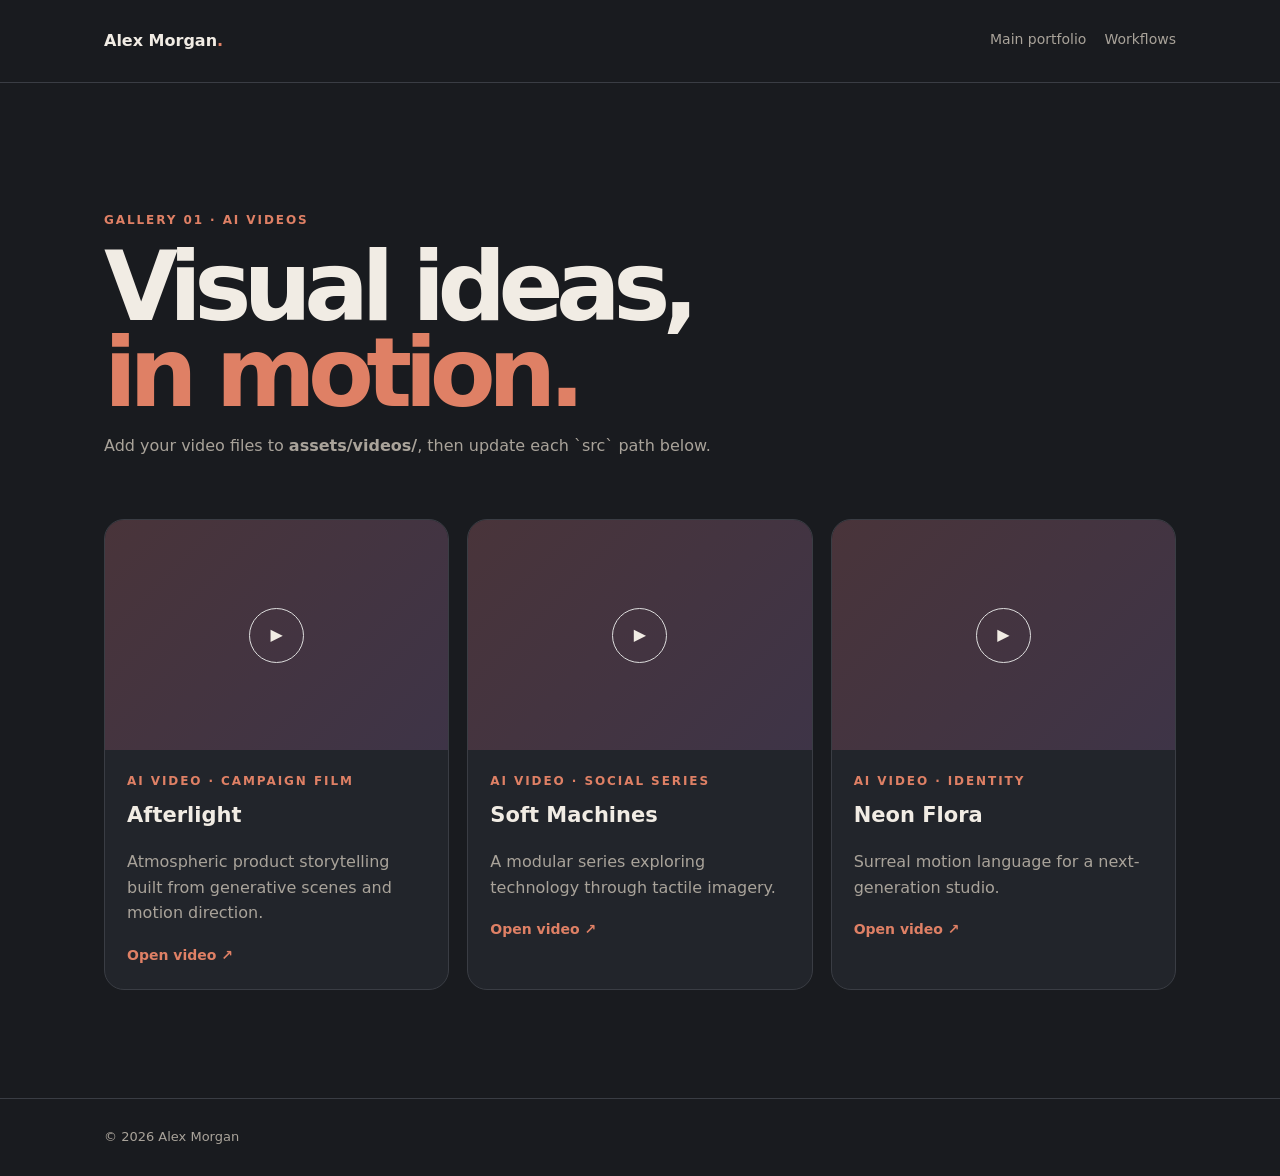
==== ai-videos.html @ 9886278c "Add files via upload" ====
<!doctype html><html lang="en"><head><meta charset="utf-8"><meta name="viewport" content="width=device-width,initial-scale=1"><title>AI Videos — Alex Morgan</title><style>:root{--bg:#191b1f;--s:#22252b;--t:#f1ece4;--m:#a9a39a;--line:#3a3d44;--a:#df8065}*{box-sizing:border-box}body{margin:0;background:var(--bg);color:var(--t);font:16px/1.6 system-ui,sans-serif}a{color:inherit;text-decoration:none}.wrap{max-width:1120px;margin:auto;padding:28px 24px}header{border-bottom:1px solid var(--line)}nav{display:flex;justify-content:space-between}.logo{font-weight:900}.logo b{color:var(--a)}.links{display:flex;gap:18px;color:var(--m);font-size:14px}.intro{padding:100px 0 45px}.eyebrow{color:var(--a);font-size:12px;letter-spacing:.16em;text-transform:uppercase;font-weight:800}.intro h1{font-size:clamp(3rem,8vw,6rem);line-height:.9;letter-spacing:-.08em;margin:14px 0}.intro p,.card p{color:var(--m)}.grid{display:grid;grid-template-columns:repeat(3,1fr);gap:18px}.card{background:var(--s);border:1px solid var(--line);border-radius:20px;overflow:hidden}.art{height:230px;display:grid;place-items:center;background:linear-gradient(135deg,#49343a,#3e3447)}.play{width:55px;height:55px;display:grid;place-items:center;border:1px solid #ddd;border-radius:50%}.card video{width:100%;height:230px;object-fit:cover}.body{padding:22px}.body h2{margin:8px 0;font-size:21px}.body a{color:var(--a);font-weight:700;font-size:14px}footer{border-top:1px solid var(--line);color:var(--m);font-size:13px;margin-top:80px}@media(max-width:700px){.grid{grid-template-columns:1fr}.links{gap:8px;font-size:12px}}</style></head><body><header><div class="wrap"><nav><a class="logo" href="index.html">Alex Morgan<b>.</b></a><div class="links"><a href="index.html">Main portfolio</a><a href="automation-workflows.html">Workflows</a></div></nav></div></header><main class="wrap"><div class="intro"><div class="eyebrow">Gallery 01 · AI videos</div><h1>Visual ideas,<br><span style="color:var(--a)">in motion.</span></h1><p>Add your video files to <b>assets/videos/</b>, then update each `src` path below.</p></div><div class="grid"><article class="card"><div class="art"><span class="play">▶</span></div><div class="body"><div class="eyebrow">AI video · campaign film</div><h2>Afterlight</h2><p>Atmospheric product storytelling built from generative scenes and motion direction.</p><a href="assets/videos/afterlight.mp4" target="_blank">Open video ↗</a></div></article><article class="card"><div class="art"><span class="play">▶</span></div><div class="body"><div class="eyebrow">AI video · social series</div><h2>Soft Machines</h2><p>A modular series exploring technology through tactile imagery.</p><a href="assets/videos/soft-machines.mp4" target="_blank">Open video ↗</a></div></article><article class="card"><div class="art"><span class="play">▶</span></div><div class="body"><div class="eyebrow">AI video · identity</div><h2>Neon Flora</h2><p>Surreal motion language for a next-generation studio.</p><a href="assets/videos/neon-flora.mp4" target="_blank">Open video ↗</a></div></article></div></main><footer><div class="wrap">© 2026 Alex Morgan</div></footer></body></html>
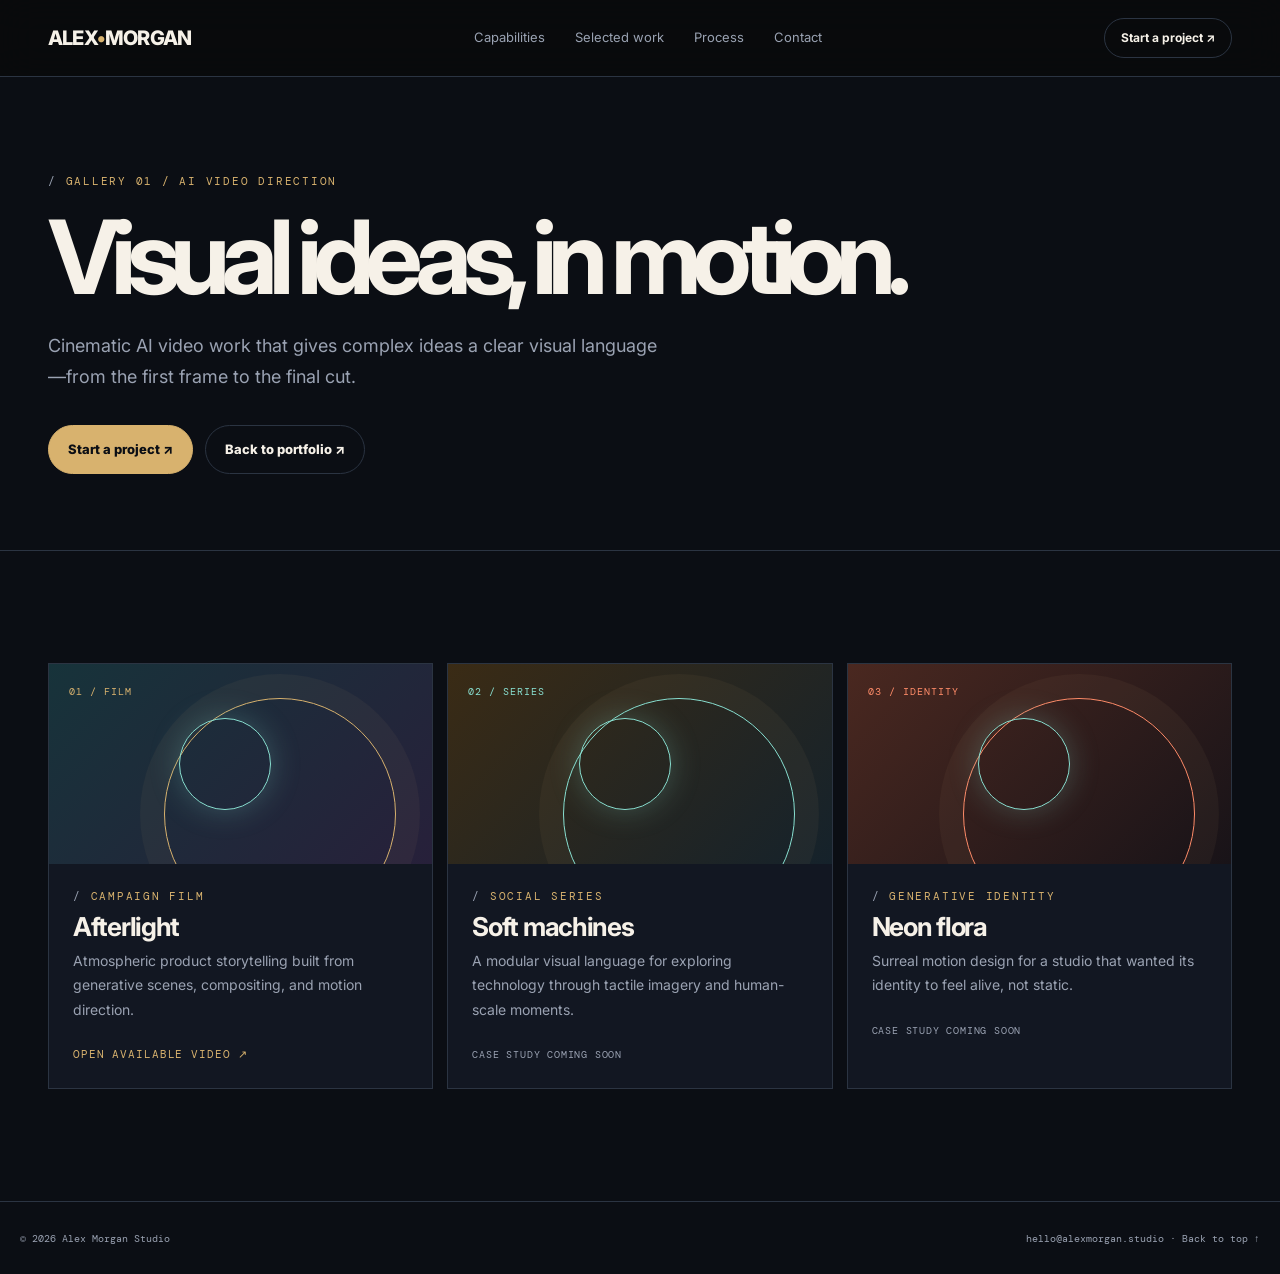
==== commit b617f566: "Standardize all portfolio pages and documentation" ====
--- a/ai-videos.html
+++ b/ai-videos.html
@@ -1 +1,19 @@
-<!doctype html><html lang="en"><head><meta charset="utf-8"><meta name="viewport" content="width=device-width,initial-scale=1"><title>AI Videos — Alex Morgan</title><style>:root{--bg:#191b1f;--s:#22252b;--t:#f1ece4;--m:#a9a39a;--line:#3a3d44;--a:#df8065}*{box-sizing:border-box}body{margin:0;background:var(--bg);color:var(--t);font:16px/1.6 system-ui,sans-serif}a{color:inherit;text-decoration:none}.wrap{max-width:1120px;margin:auto;padding:28px 24px}header{border-bottom:1px solid var(--line)}nav{display:flex;justify-content:space-between}.logo{font-weight:900}.logo b{color:var(--a)}.links{display:flex;gap:18px;color:var(--m);font-size:14px}.intro{padding:100px 0 45px}.eyebrow{color:var(--a);font-size:12px;letter-spacing:.16em;text-transform:uppercase;font-weight:800}.intro h1{font-size:clamp(3rem,8vw,6rem);line-height:.9;letter-spacing:-.08em;margin:14px 0}.intro p,.card p{color:var(--m)}.grid{display:grid;grid-template-columns:repeat(3,1fr);gap:18px}.card{background:var(--s);border:1px solid var(--line);border-radius:20px;overflow:hidden}.art{height:230px;display:grid;place-items:center;background:linear-gradient(135deg,#49343a,#3e3447)}.play{width:55px;height:55px;display:grid;place-items:center;border:1px solid #ddd;border-radius:50%}.card video{width:100%;height:230px;object-fit:cover}.body{padding:22px}.body h2{margin:8px 0;font-size:21px}.body a{color:var(--a);font-weight:700;font-size:14px}footer{border-top:1px solid var(--line);color:var(--m);font-size:13px;margin-top:80px}@media(max-width:700px){.grid{grid-template-columns:1fr}.links{gap:8px;font-size:12px}}</style></head><body><header><div class="wrap"><nav><a class="logo" href="index.html">Alex Morgan<b>.</b></a><div class="links"><a href="index.html">Main portfolio</a><a href="automation-workflows.html">Workflows</a></div></nav></div></header><main class="wrap"><div class="intro"><div class="eyebrow">Gallery 01 · AI videos</div><h1>Visual ideas,<br><span style="color:var(--a)">in motion.</span></h1><p>Add your video files to <b>assets/videos/</b>, then update each `src` path below.</p></div><div class="grid"><article class="card"><div class="art"><span class="play">▶</span></div><div class="body"><div class="eyebrow">AI video · campaign film</div><h2>Afterlight</h2><p>Atmospheric product storytelling built from generative scenes and motion direction.</p><a href="assets/videos/afterlight.mp4" target="_blank">Open video ↗</a></div></article><article class="card"><div class="art"><span class="play">▶</span></div><div class="body"><div class="eyebrow">AI video · social series</div><h2>Soft Machines</h2><p>A modular series exploring technology through tactile imagery.</p><a href="assets/videos/soft-machines.mp4" target="_blank">Open video ↗</a></div></article><article class="card"><div class="art"><span class="play">▶</span></div><div class="body"><div class="eyebrow">AI video · identity</div><h2>Neon Flora</h2><p>Surreal motion language for a next-generation studio.</p><a href="assets/videos/neon-flora.mp4" target="_blank">Open video ↗</a></div></article></div></main><footer><div class="wrap">© 2026 Alex Morgan</div></footer></body></html>
+<!doctype html>
+<html lang="en"><head>
+<meta charset="utf-8"><meta name="viewport" content="width=device-width,initial-scale=1">
+<meta name="description" content="Explore AI video direction, generative storytelling, and launch-ready visual systems by Alex Morgan."><meta name="theme-color" content="#0b0e14">
+<title>AI Video Direction | Alex Morgan</title>
+<link rel="preconnect" href="https://fonts.googleapis.com"><link rel="preconnect" href="https://fonts.gstatic.com" crossorigin>
+<link href="https://fonts.googleapis.com/css2?family=DM+Mono:wght@400;500&family=Inter:wght@400;500;600;700;800&display=swap" rel="stylesheet">
+<link rel="stylesheet" href="app.css"><script src="app.js" defer></script>
+</head><body><header class="site-header"><div class="wrap nav">
+      <a class="brand" href="index.html">ALEX<span>•</span>MORGAN</a>
+      <nav class="nav-links" aria-label="Primary navigation">
+        <a href="index.html#services">Capabilities</a><a href="index.html#work">Selected work</a><a href="index.html#process">Process</a><a href="index.html#contact">Contact</a>
+      </nav>
+      <a class="nav-cta" href="index.html#contact">Start a project ↗</a>
+      <button class="menu-toggle" aria-label="Toggle menu" aria-expanded="false">☰</button>
+    </div></header>
+<main id="main-content"><section class="section page-hero"><div class="wrap reveal"><div class="kicker">Gallery 01 / AI video direction</div><h1>Visual ideas, in motion.</h1><p class="page-lede">Cinematic AI video work that gives complex ideas a clear visual language—from the first frame to the final cut.</p><div class="actions"><a class="button primary" href="index.html#contact">Start a project ↗</a><a class="button ghost" href="index.html">Back to portfolio ↗</a></div></div></section>
+<section class="section"><div class="wrap"><div class="story-grid"><article class="story-card reveal"><div class="story-art video-art"><span>01 / FILM</span></div><div class="story-copy"><div class="kicker">Campaign film</div><h2>Afterlight</h2><p>Atmospheric product storytelling built from generative scenes, compositing, and motion direction.</p><a href="assets/videos/my-ai-video.mp4" target="_blank" rel="noopener">Open available video ↗</a></div></article><article class="story-card reveal"><div class="story-art video-art alt"><span>02 / SERIES</span></div><div class="story-copy"><div class="kicker">Social series</div><h2>Soft machines</h2><p>A modular visual language for exploring technology through tactile imagery and human-scale moments.</p><span class="story-muted">Case study coming soon</span></div></article><article class="story-card reveal"><div class="story-art video-art warm"><span>03 / IDENTITY</span></div><div class="story-copy"><div class="kicker">Generative identity</div><h2>Neon flora</h2><p>Surreal motion design for a studio that wanted its identity to feel alive, not static.</p><span class="story-muted">Case study coming soon</span></div></article></div></div></section></main><footer><div class="wrap footer"><span>© 2026 Alex Morgan Studio</span><span><a href="mailto:hello@alexmorgan.studio">hello@alexmorgan.studio</a> · <a href="index.html">Back to top ↑</a></span></div></footer>
+</body></html>
--- a/app.css
+++ b/app.css
@@ -0,0 +1,22 @@
+:root{
+  --bg:#0b0e14;--surface:#121722;--surface-2:#1b2230;--text:#f6f1e8;--muted:#9aa2b2;--line:#2b3442;--lime:#d8b26e;--cyan:#89e0d1;--orange:#ff8c69;--max:1240px;--ease:cubic-bezier(.23,1,.32,1)
+}
+*{box-sizing:border-box}html{scroll-behavior:smooth}body{margin:0;background:var(--bg);color:var(--text);font-family:Inter,ui-sans-serif,system-ui,-apple-system,sans-serif;line-height:1.5}body:before{content:"";position:fixed;inset:0;pointer-events:none;opacity:.08;background-image:linear-gradient(rgba(255,255,255,.04) 1px,transparent 1px),linear-gradient(90deg,rgba(255,255,255,.04) 1px,transparent 1px);background-size:48px 48px;mask-image:linear-gradient(to bottom,black,transparent 72%);z-index:-1}a{color:inherit;text-decoration:none}button,input,textarea,select{font:inherit}button{cursor:pointer}.wrap{max-width:var(--max);margin:0 auto;padding:0 28px}.site-header{border-bottom:1px solid var(--line);position:sticky;top:0;z-index:20;background:rgba(9,10,12,.82);backdrop-filter:blur(18px)}.nav{height:76px;display:flex;align-items:center;justify-content:space-between}.brand{font-weight:800;letter-spacing:-.04em;font-size:20px}.brand span{color:var(--lime)}.nav-links{display:flex;gap:30px;color:var(--muted);font-size:13px}.nav-links a{transition:color .18s ease}.nav-links a:hover{color:var(--lime)}.nav-cta{border:1px solid var(--line);border-radius:100px;padding:10px 16px;font-size:12px;font-weight:700;transition:all .18s ease}.nav-cta:hover{border-color:var(--lime);color:var(--lime)}.menu-toggle{display:none;background:none;border:0;color:var(--text);font-size:22px}
+.hero{padding:106px 0 84px;min-height:690px;display:grid;grid-template-columns:1.15fr .85fr;gap:50px;align-items:center}.kicker{font-family:"DM Mono",monospace;color:var(--lime);font-size:11px;letter-spacing:.16em;text-transform:uppercase}.kicker:before{content:"/ ";color:var(--muted)}h1,h2,h3,p{margin-top:0}.hero h1{font-size:clamp(4.2rem,9.2vw,8.8rem);line-height:.84;letter-spacing:-.095em;max-width:820px;margin:22px 0 30px}.hero h1 em{font-style:normal;color:var(--lime)}.hero-copy{max-width:535px;color:var(--muted);font-size:17px;line-height:1.7}.actions{display:flex;flex-wrap:wrap;gap:12px;margin-top:32px}.button{display:inline-flex;align-items:center;gap:10px;padding:14px 19px;border:1px solid var(--line);border-radius:999px;font-size:13px;font-weight:800;transition:transform .16s var(--ease),background .16s ease,border-color .16s ease}.button:active{transform:scale(.97)}.button.primary{background:var(--lime);color:#0b0e14;border-color:var(--lime)}.button.primary:hover{background:#e2ff72}.button.ghost:hover{border-color:var(--cyan);color:var(--cyan)}.hero-art{position:relative;min-height:420px;border:1px solid var(--line);background:linear-gradient(135deg,#10171a,#14101c);overflow:hidden}.hero-art:before{content:"";position:absolute;width:480px;height:480px;border:1px solid rgba(137,224,209,.5);border-radius:50%;left:-100px;top:20px;box-shadow:0 0 0 42px rgba(137,224,209,.035),0 0 0 84px rgba(137,224,209,.03)}.hero-art:after{content:"";position:absolute;width:280px;height:280px;background:radial-gradient(circle,var(--lime) 0 2px,transparent 3px);background-size:20px 20px;right:-70px;bottom:-50px;opacity:.45;transform:rotate(18deg)}.art-label{position:absolute;top:24px;left:24px;font-family:"DM Mono",monospace;font-size:10px;color:var(--muted);letter-spacing:.08em}.orb{position:absolute;width:180px;height:180px;border-radius:50%;background:radial-gradient(circle at 32% 28%,#fff2cf 0 3%,var(--lime) 4% 13%,#715b2e 36%,#16130c 69%,transparent 70%);top:100px;left:126px;filter:drop-shadow(0 0 36px rgba(216,178,110,.22))}.art-line{position:absolute;height:1px;background:var(--cyan);width:70%;top:64%;left:15%;transform:rotate(-19deg);box-shadow:0 0 16px var(--cyan)}.art-meta{position:absolute;bottom:22px;left:24px;right:24px;display:flex;justify-content:space-between;font-family:"DM Mono",monospace;color:var(--muted);font-size:10px}.status{color:var(--lime)}
+.ticker{border-top:1px solid var(--line);border-bottom:1px solid var(--line);overflow:hidden;color:var(--muted);font-family:"DM Mono",monospace;font-size:11px;letter-spacing:.1em;text-transform:uppercase;white-space:nowrap}.ticker-track{display:inline-block;padding:17px 0;animation:marquee 28s linear infinite}.ticker b{color:var(--lime);font-weight:400;margin:0 28px}@keyframes marquee{to{transform:translateX(-50%)}}
+.section{padding:112px 0;border-bottom:1px solid var(--line)}.section-head{display:flex;justify-content:space-between;gap:30px;align-items:end;margin-bottom:48px}.section h2{font-size:clamp(2.7rem,5vw,5rem);line-height:.94;letter-spacing:-.075em;margin:15px 0 0;max-width:700px}.section-intro{max-width:360px;color:var(--muted);font-size:14px}.services-grid{display:grid;grid-template-columns:repeat(3,1fr);gap:14px}.service-card{border:1px solid var(--line);background:var(--surface);padding:25px;min-height:310px;display:flex;flex-direction:column;justify-content:space-between;transition:transform .25s var(--ease),border-color .25s ease,background .25s ease}.service-card:hover{transform:translateY(-5px);border-color:var(--lime);background:var(--surface-2)}.service-card:nth-child(2):hover{border-color:var(--cyan)}.service-card:nth-child(3):hover{border-color:var(--orange)}.service-index{font-family:"DM Mono",monospace;font-size:11px;color:var(--muted)}.service-card h3{font-size:25px;letter-spacing:-.045em;margin:50px 0 12px}.service-card p{font-size:14px;color:var(--muted);line-height:1.7;margin:0}.service-foot{display:flex;justify-content:space-between;align-items:end;margin-top:30px;font-family:"DM Mono",monospace;font-size:10px;color:var(--lime);text-transform:uppercase;letter-spacing:.08em}.service-card:nth-child(2) .service-foot{color:var(--cyan)}.service-card:nth-child(3) .service-foot{color:var(--orange)}
+.work-grid{display:grid;grid-template-columns:repeat(12,1fr);gap:14px}.work-card{grid-column:span 7;min-height:390px;background:var(--surface);border:1px solid var(--line);position:relative;overflow:hidden}.work-card:nth-child(2){grid-column:span 5}.work-card:nth-child(3){grid-column:span 5;min-height:280px}.work-card:nth-child(4){grid-column:span 7;min-height:280px}.work-visual{position:absolute;inset:0;background:linear-gradient(135deg,#17333a,#27203a);transition:transform .5s var(--ease)}.work-card:hover .work-visual{transform:scale(1.04)}.work-card:nth-child(2) .work-visual{background:linear-gradient(135deg,#3a2b15,#15222b)}.work-card:nth-child(3) .work-visual{background:linear-gradient(135deg,#4a2820,#181318)}.work-card:nth-child(4) .work-visual{background:linear-gradient(135deg,#17333a,#161a20)}.visual-shape{position:absolute;width:240px;height:240px;border-radius:50%;border:1px solid rgba(137,224,209,.8);top:26%;left:35%;box-shadow:0 0 0 30px rgba(137,224,209,.04),0 0 70px rgba(137,224,209,.18)}.visual-shape:after{content:"";position:absolute;inset:35px;border-radius:50%;border:1px solid rgba(216,178,110,.8);border-left-color:transparent;transform:rotate(45deg)}.work-card:nth-child(2) .visual-shape{border-color:var(--lime);box-shadow:0 0 0 30px rgba(216,178,110,.05),0 0 70px rgba(216,178,110,.16)}.work-card:nth-child(3) .visual-shape{width:180px;height:180px;border-radius:0;transform:rotate(45deg);border-color:var(--orange)}.work-card:nth-child(4) .visual-shape{width:300px;height:80px;border-radius:0;transform:rotate(-15deg);border-color:var(--cyan);box-shadow:0 0 30px rgba(137,224,209,.16)}.work-overlay{position:absolute;inset:0;background:linear-gradient(transparent 35%,rgba(0,0,0,.88));padding:24px;display:flex;flex-direction:column;justify-content:end}.work-type{font-family:"DM Mono",monospace;color:var(--lime);font-size:10px;letter-spacing:.12em;text-transform:uppercase}.work-card:nth-child(2) .work-type{color:var(--cyan)}.work-card:nth-child(3) .work-type{color:var(--orange)}.work-title{font-size:26px;letter-spacing:-.05em;margin:8px 0 3px}.work-desc{color:#d0d2d1;font-size:13px;margin:0;max-width:400px}
+.process{display:grid;grid-template-columns:.8fr 1.2fr;gap:80px}.process-list{border-top:1px solid var(--line)}.process-step{display:grid;grid-template-columns:60px 1fr 24px;gap:18px;padding:24px 0;border-bottom:1px solid var(--line);align-items:start;transition:color .18s ease}.process-step:hover{color:var(--lime)}.step-num{font-family:"DM Mono",monospace;font-size:11px;color:var(--muted)}.process-step h3{font-size:20px;letter-spacing:-.03em;margin:0 0 5px}.process-step p{color:var(--muted);font-size:13px;margin:0;max-width:450px}.step-arrow{color:var(--muted)}
+.quote-section{display:grid;grid-template-columns:1fr 1fr;gap:60px;align-items:center}.quote{font-size:clamp(2rem,4.4vw,4.4rem);line-height:1.04;letter-spacing:-.07em;margin:0}.quote em{color:var(--lime);font-style:normal}.quote-by{color:var(--muted);font-family:"DM Mono",monospace;font-size:11px;margin-top:24px}.contact{display:grid;grid-template-columns:.8fr 1.2fr;gap:80px}.contact h2{max-width:500px}.contact-copy{color:var(--muted);max-width:360px;font-size:14px}.contact-form{display:grid;grid-template-columns:1fr 1fr;gap:14px}.field{display:grid;gap:8px}.field.full{grid-column:1/-1}.field label{font-family:"DM Mono",monospace;font-size:10px;text-transform:uppercase;letter-spacing:.12em;color:var(--muted)}.field input,.field textarea,.field select{width:100%;background:transparent;color:var(--text);border:0;border-bottom:1px solid var(--line);padding:12px 0;border-radius:0;outline:none}.field input:focus,.field textarea:focus,.field select:focus{border-color:var(--lime)}.field textarea{resize:vertical;min-height:100px}.field select{background:var(--bg)}.form-note{grid-column:1/-1;color:var(--muted);font-size:11px;margin:0}.form-status{grid-column:1/-1;font-size:13px;color:var(--lime);min-height:20px}.footer{padding:28px 0;color:var(--muted);font-family:"DM Mono",monospace;font-size:10px;display:flex;justify-content:space-between;gap:20px}.footer a:hover{color:var(--lime)}.reveal{opacity:0;transform:translateY(20px);transition:opacity .65s var(--ease),transform .65s var(--ease)}.reveal.visible{opacity:1;transform:none}@media(max-width:850px){.hero{grid-template-columns:1fr;padding-top:78px}.hero-art{min-height:330px}.services-grid{grid-template-columns:1fr 1fr}.service-card:last-child{grid-column:1/-1}.process,.contact,.quote-section{grid-template-columns:1fr;gap:42px}.work-card,.work-card:nth-child(2),.work-card:nth-child(3),.work-card:nth-child(4){grid-column:span 12;min-height:330px}}@media(max-width:620px){.wrap{padding:0 18px}.nav{height:66px}.nav-links,.nav-cta{display:none}.menu-toggle{display:block}.nav.mobile-open .nav-links{display:flex;position:absolute;left:0;right:0;top:66px;padding:20px 18px;background:var(--surface);border-bottom:1px solid var(--line);flex-direction:column;gap:16px}.hero{padding:66px 0 60px;min-height:0}.hero h1{font-size:clamp(3.6rem,19vw,6rem)}.hero-copy{font-size:15px}.section{padding:75px 0}.section-head{display:block}.section-intro{margin-top:22px}.services-grid{grid-template-columns:1fr}.service-card:last-child{grid-column:auto}.service-card{min-height:260px}.contact-form{grid-template-columns:1fr}.field.full,.form-note,.form-status{grid-column:auto}.footer{display:block}.footer span{display:block;margin-top:8px}.ticker-track{animation-duration:20s}}
+@media(prefers-reduced-motion:reduce){html{scroll-behavior:auto}.ticker-track{animation:none}.reveal{opacity:1;transform:none;transition:none}.work-visual,.service-card{transition:none}}
+
+.button.ghost.active{border-color:var(--lime);color:var(--lime)}
+
+/* Premium spacing, rendering, and focus refinements */
+.section{content-visibility:auto;contain-intrinsic-size:720px}
+.contact h2{margin-bottom:0}
+.contact-copy{margin-top:28px;line-height:1.85}
+.button:focus-visible,.nav-links a:focus-visible,.nav-cta:focus-visible,.field input:focus-visible,.field textarea:focus-visible,.field select:focus-visible{outline:2px solid var(--lime);outline-offset:4px}
+@media(max-width:620px){.contact-copy{margin-top:22px;line-height:1.75}.section{contain-intrinsic-size:620px}}
+
+.page-hero{padding:96px 0 76px}.page-hero h1{font-size:clamp(3.5rem,8vw,7.5rem);line-height:.88;letter-spacing:-.09em;max-width:900px;margin:22px 0 28px}.page-lede{max-width:620px;color:var(--muted);font-size:18px;line-height:1.75}.story-grid{display:grid;grid-template-columns:repeat(3,1fr);gap:14px}.compact-grid{grid-template-columns:repeat(3,1fr)}.story-card{border:1px solid var(--line);background:var(--surface);min-height:360px;display:flex;flex-direction:column;transition:transform .25s var(--ease),border-color .25s ease,background .25s ease}.story-card:hover{transform:translateY(-5px);border-color:var(--lime);background:var(--surface-2)}.story-art{height:200px;position:relative;overflow:hidden;background:linear-gradient(135deg,#17333a,#27203a);padding:20px;color:var(--lime);font-family:"DM Mono",monospace;font-size:10px;letter-spacing:.1em}.story-art:before{content:"";position:absolute;width:230px;height:230px;border:1px solid currentColor;border-radius:50%;top:34px;left:30%;box-shadow:0 0 0 24px rgba(216,178,110,.05)}.story-art:after{content:"";position:absolute;width:90px;height:90px;border:1px solid var(--cyan);border-radius:50%;top:100px;left:46%;transform:translate(-50%,-50%);box-shadow:0 0 30px rgba(137,224,209,.25)}.story-art.alt{background:linear-gradient(135deg,#3a2b15,#15222b);color:var(--cyan)}.story-art.warm{background:linear-gradient(135deg,#4a2820,#181318);color:var(--orange)}.system-art:before{width:280px;height:1px;border:0;border-radius:0;background:currentColor;top:50%;left:10%;box-shadow:80px -34px 0 -0.5px currentColor,160px 28px 0 -0.5px currentColor}.system-art:after{width:42px;height:42px;border-radius:12px;top:calc(50% - 21px);left:22%;border-color:var(--cyan);box-shadow:80px -34px 0 -1px var(--surface),80px -34px 0 0 var(--cyan),160px 28px 0 -1px var(--surface),160px 28px 0 0 var(--cyan)}.story-copy{padding:24px}.story-copy h2{font-size:26px;letter-spacing:-.05em;margin:10px 0}.story-copy p{color:var(--muted);font-size:14px;line-height:1.75;margin:0 0 18px}.story-copy a{color:var(--lime);font-family:"DM Mono",monospace;font-size:11px;text-transform:uppercase;letter-spacing:.08em}.story-muted{color:var(--muted);font-family:"DM Mono",monospace;font-size:10px;text-transform:uppercase;letter-spacing:.08em}.compact-grid .story-card{min-height:240px}.compact-grid .story-copy h2{margin-top:14px}.compact-grid .step-num{color:var(--lime);font-family:"DM Mono",monospace;font-size:11px}.filter-row{display:flex;gap:8px;flex-wrap:wrap}@media(max-width:850px){.story-grid,.compact-grid{grid-template-columns:1fr 1fr}}@media(max-width:620px){.page-hero{padding:70px 0 58px}.page-hero h1{font-size:clamp(3.2rem,16vw,5.5rem)}.page-lede{font-size:15px}.story-grid,.compact-grid{grid-template-columns:1fr}.story-card{min-height:0}.story-art{height:180px}}
